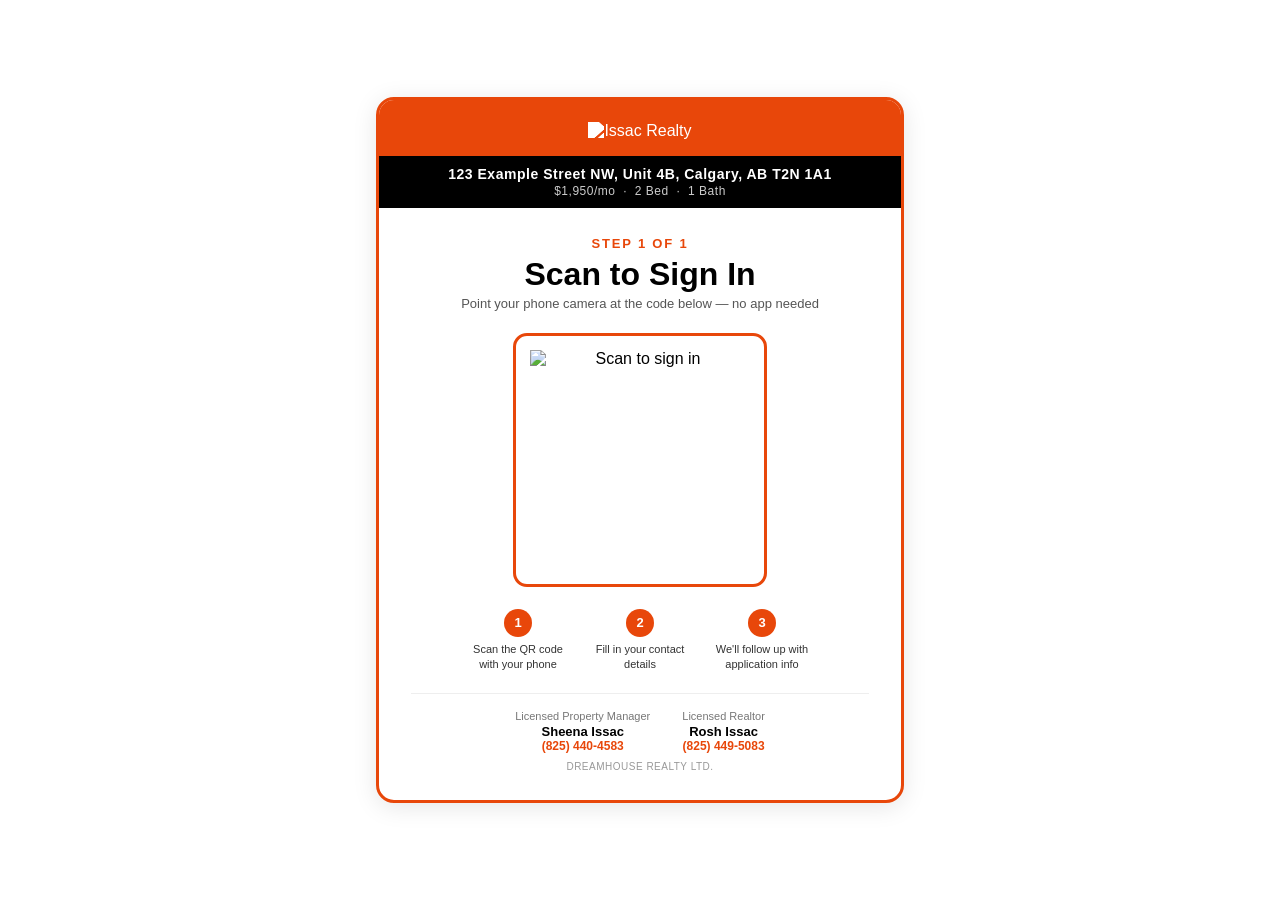
==== rental-signin-card.html @ 83103448 "Add rental viewing sign-in print card" ====
<!DOCTYPE html>
<html lang="en">
<head>
  <meta charset="UTF-8">
  <meta name="viewport" content="width=device-width, initial-scale=1.0">
  <title>Rental Viewing — Sign In</title>
  <style>
    /* ── Print optimised: half-letter (5.5" × 8.5") landscape or full letter portrait ── */
    @page {
      size: letter portrait;
      margin: 0.5in;
    }

    * { box-sizing: border-box; margin: 0; padding: 0; }

    body {
      font-family: -apple-system, 'Helvetica Neue', Arial, sans-serif;
      background: #fff;
      color: #000;
      display: flex;
      justify-content: center;
      align-items: center;
      min-height: 100vh;
    }

    .card {
      width: 5.5in;
      border: 3px solid #E8470A;
      border-radius: 18px;
      overflow: hidden;
      text-align: center;
      box-shadow: 0 4px 24px rgba(0,0,0,0.10);
      background: #fff;
    }

    /* ── Orange header bar ── */
    .header {
      background: #E8470A;
      padding: 22px 24px 16px;
    }

    .header img.logo {
      height: 52px;
      object-fit: contain;
      filter: brightness(0) invert(1);
    }

    /* ── Property line ── */
    .property-bar {
      background: #000;
      color: #fff;
      padding: 10px 20px;
      font-size: 13px;
      letter-spacing: 0.04em;
    }

    .property-bar .address { font-weight: 700; font-size: 14px; }
    .property-bar .details { margin-top: 2px; opacity: 0.80; font-size: 12px; }

    /* ── Body ── */
    .body {
      padding: 28px 32px 24px;
    }

    .scan-label {
      font-size: 13px;
      font-weight: 600;
      letter-spacing: 0.14em;
      text-transform: uppercase;
      color: #E8470A;
      margin-bottom: 6px;
    }

    h1 {
      font-size: 32px;
      font-weight: 800;
      color: #000;
      line-height: 1.1;
      margin-bottom: 4px;
    }

    .subtitle {
      font-size: 13px;
      color: #555;
      margin-bottom: 22px;
    }

    /* ── QR code ── */
    .qr-wrap {
      display: inline-block;
      border: 3px solid #E8470A;
      border-radius: 14px;
      padding: 14px;
      margin-bottom: 22px;
      background: #fff;
    }

    .qr-wrap img {
      width: 220px;
      height: 220px;
      display: block;
    }

    /* ── Steps ── */
    .steps {
      display: flex;
      justify-content: center;
      gap: 12px;
      margin-bottom: 22px;
      flex-wrap: wrap;
    }

    .step {
      display: flex;
      flex-direction: column;
      align-items: center;
      gap: 5px;
      max-width: 110px;
    }

    .step-num {
      width: 28px;
      height: 28px;
      border-radius: 50%;
      background: #E8470A;
      color: #fff;
      font-size: 13px;
      font-weight: 700;
      display: flex;
      align-items: center;
      justify-content: center;
    }

    .step-text {
      font-size: 11px;
      color: #333;
      text-align: center;
      line-height: 1.35;
    }

    /* ── Divider ── */
    .divider {
      border: none;
      border-top: 1px solid #eee;
      margin: 0 0 16px;
    }

    /* ── Agent footer ── */
    .agents {
      display: flex;
      justify-content: center;
      gap: 32px;
      font-size: 12px;
      color: #444;
      margin-bottom: 8px;
    }

    .agent-name { font-weight: 700; font-size: 13px; color: #000; }
    .agent-title { color: #777; font-size: 11px; margin-bottom: 2px; }
    .agent-phone { color: #E8470A; font-weight: 600; }

    .brokerage {
      font-size: 10px;
      color: #999;
      letter-spacing: 0.05em;
      text-transform: uppercase;
      padding-bottom: 4px;
    }

    /* ── Print: hide browser chrome ── */
    @media print {
      body { min-height: unset; }
      .card { box-shadow: none; }
    }
  </style>
</head>
<body>

<div class="card">

  <!-- Header -->
  <div class="header">
    <img class="logo"
         src="https://raw.githubusercontent.com/roshaissac/design-frameworks/main/assets/IssacRealty%20logo%20for%20headers.png"
         alt="Issac Realty">
  </div>

  <!-- Property bar -->
  <div class="property-bar">
    <div class="address">123 Example Street NW, Unit 4B, Calgary, AB T2N 1A1</div>
    <div class="details">$1,950/mo &nbsp;·&nbsp; 2 Bed &nbsp;·&nbsp; 1 Bath</div>
  </div>

  <!-- Body -->
  <div class="body">

    <div class="scan-label">Step 1 of 1</div>
    <h1>Scan to Sign In</h1>
    <p class="subtitle">Point your phone camera at the code below — no app needed</p>

    <!-- QR Code -->
    <div class="qr-wrap">
      <img src="https://raw.githubusercontent.com/roshaissac/design-frameworks/main/assets/rental-signin-qr.png"
           alt="Scan to sign in">
    </div>

    <!-- Steps -->
    <div class="steps">
      <div class="step">
        <div class="step-num">1</div>
        <div class="step-text">Scan the QR code with your phone</div>
      </div>
      <div class="step">
        <div class="step-num">2</div>
        <div class="step-text">Fill in your contact details</div>
      </div>
      <div class="step">
        <div class="step-num">3</div>
        <div class="step-text">We'll follow up with application info</div>
      </div>
    </div>

    <hr class="divider">

    <!-- Agents -->
    <div class="agents">
      <div class="agent">
        <div class="agent-title">Licensed Property Manager</div>
        <div class="agent-name">Sheena Issac</div>
        <div class="agent-phone">(825) 440-4583</div>
      </div>
      <div class="agent">
        <div class="agent-title">Licensed Realtor</div>
        <div class="agent-name">Rosh Issac</div>
        <div class="agent-phone">(825) 449-5083</div>
      </div>
    </div>

    <div class="brokerage">Dreamhouse Realty Ltd.</div>

  </div><!-- /body -->

</div><!-- /card -->

</body>
</html>
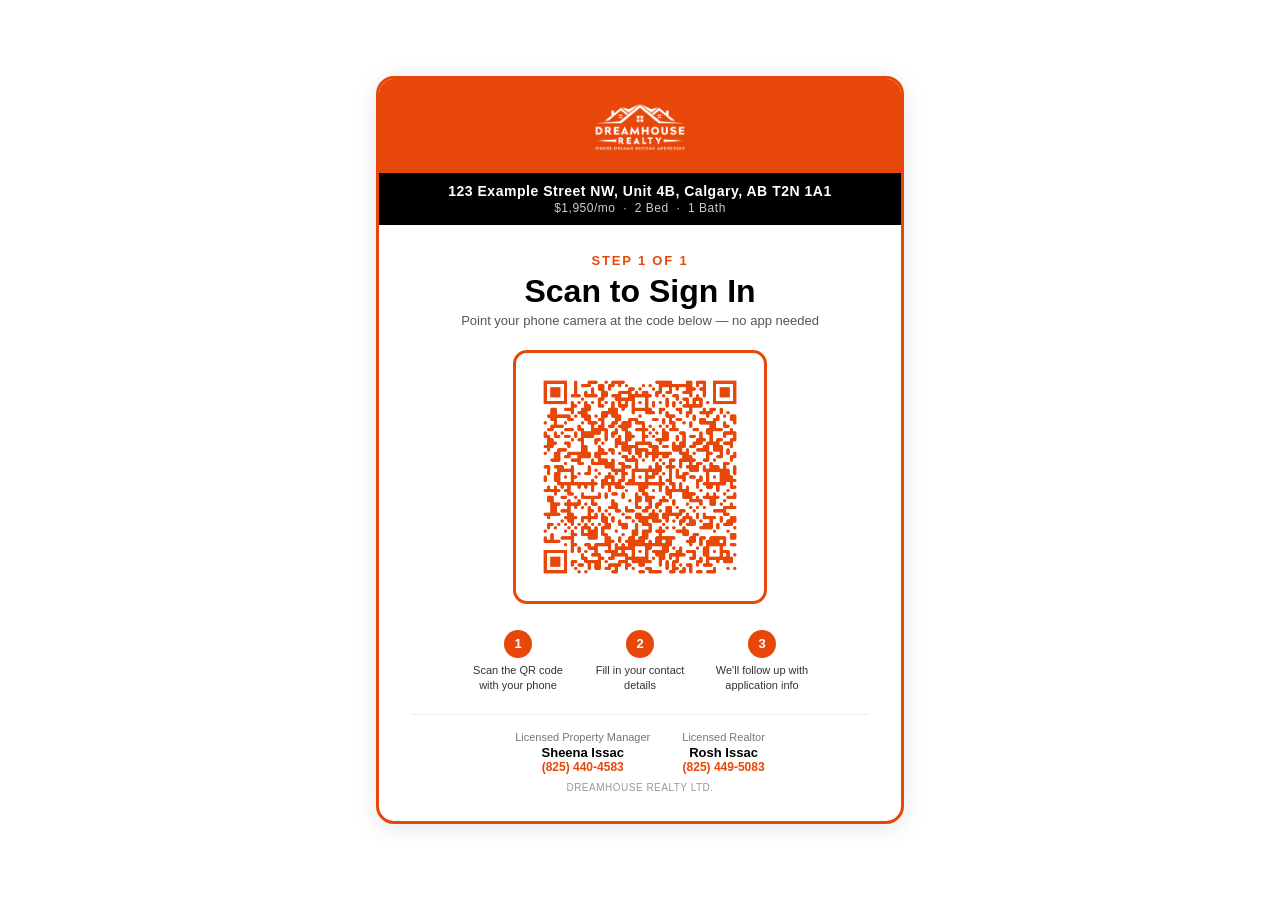
==== commit 4cd89c0c: "Fix image paths to use local repo assets" ====
--- a/rental-signin-card.html
+++ b/rental-signin-card.html
@@ -181,7 +181,7 @@
   <!-- Header -->
   <div class="header">
     <img class="logo"
-         src="https://raw.githubusercontent.com/roshaissac/design-frameworks/main/assets/IssacRealty%20logo%20for%20headers.png"
+         src="dreamhouse-logo.png"
          alt="Issac Realty">
   </div>
 
@@ -200,7 +200,7 @@
 
     <!-- QR Code -->
     <div class="qr-wrap">
-      <img src="https://raw.githubusercontent.com/roshaissac/design-frameworks/main/assets/rental-signin-qr.png"
+      <img src="rental-signin-qr.png"
            alt="Scan to sign in">
     </div>
 
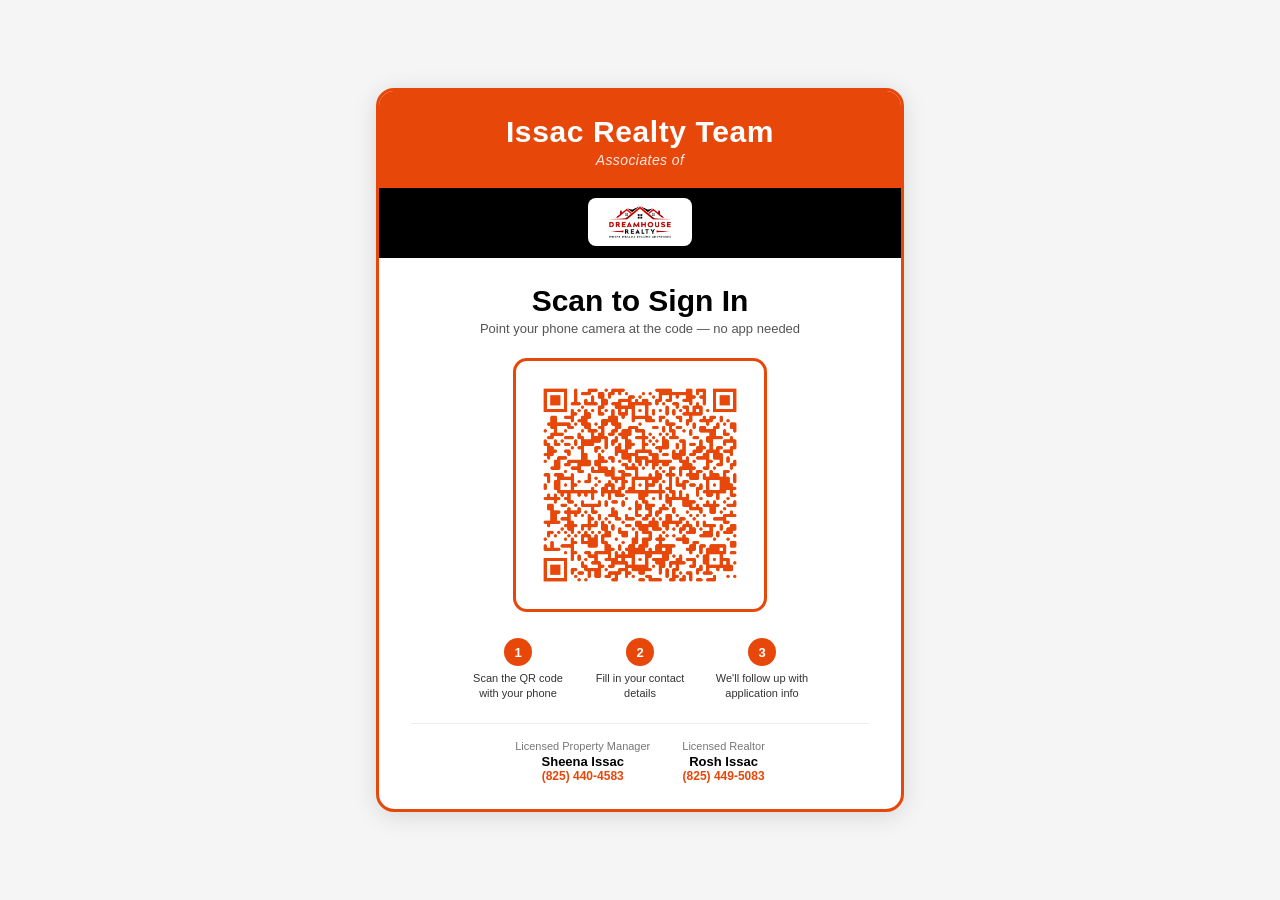
==== commit 694e858b: "Redesign sign-in card: Issac Realty Team header, Dreamhouse logo in black band, remove property deta" ====
--- a/rental-signin-card.html
+++ b/rental-signin-card.html
@@ -5,7 +5,6 @@
   <meta name="viewport" content="width=device-width, initial-scale=1.0">
   <title>Rental Viewing — Sign In</title>
   <style>
-    /* ── Print optimised: half-letter (5.5" × 8.5") landscape or full letter portrait ── */
     @page {
       size: letter portrait;
       margin: 0.5in;
@@ -15,7 +14,7 @@
 
     body {
       font-family: -apple-system, 'Helvetica Neue', Arial, sans-serif;
-      background: #fff;
+      background: #f5f5f5;
       color: #000;
       display: flex;
       justify-content: center;
@@ -29,50 +28,63 @@
       border-radius: 18px;
       overflow: hidden;
       text-align: center;
-      box-shadow: 0 4px 24px rgba(0,0,0,0.10);
+      box-shadow: 0 4px 24px rgba(0,0,0,0.12);
       background: #fff;
     }
 
-    /* ── Orange header bar ── */
+    /* ── Orange header: Issac Realty Team branding ── */
     .header {
       background: #E8470A;
-      padding: 22px 24px 16px;
-    }
-
-    .header img.logo {
-      height: 52px;
+      padding: 24px 24px 20px;
+    }
+
+    .header-team {
+      font-size: 30px;
+      font-weight: 800;
+      color: #fff;
+      letter-spacing: 0.02em;
+      line-height: 1.1;
+    }
+
+    .header-assoc {
+      font-size: 14px;
+      font-style: italic;
+      color: rgba(255,255,255,0.88);
+      margin-top: 4px;
+      font-weight: 400;
+      letter-spacing: 0.03em;
+    }
+
+    /* ── Black band: Dreamhouse logo ── */
+    .brand-bar {
+      background: #000;
+      padding: 10px 0 12px;
+      display: flex;
+      align-items: center;
+      justify-content: center;
+    }
+
+    .brand-bar .logo-pill {
+      background: #fff;
+      border-radius: 8px;
+      padding: 6px 18px;
+      display: inline-flex;
+      align-items: center;
+    }
+
+    .brand-bar .logo-pill img {
+      height: 36px;
       object-fit: contain;
-      filter: brightness(0) invert(1);
-    }
-
-    /* ── Property line ── */
-    .property-bar {
-      background: #000;
-      color: #fff;
-      padding: 10px 20px;
-      font-size: 13px;
-      letter-spacing: 0.04em;
-    }
-
-    .property-bar .address { font-weight: 700; font-size: 14px; }
-    .property-bar .details { margin-top: 2px; opacity: 0.80; font-size: 12px; }
+      display: block;
+    }
 
     /* ── Body ── */
     .body {
-      padding: 28px 32px 24px;
-    }
-
-    .scan-label {
-      font-size: 13px;
-      font-weight: 600;
-      letter-spacing: 0.14em;
-      text-transform: uppercase;
-      color: #E8470A;
-      margin-bottom: 6px;
+      padding: 26px 32px 22px;
     }
 
     h1 {
-      font-size: 32px;
+      font-size: 30px;
       font-weight: 800;
       color: #000;
       line-height: 1.1;
@@ -150,26 +162,15 @@
       display: flex;
       justify-content: center;
       gap: 32px;
-      font-size: 12px;
-      color: #444;
-      margin-bottom: 8px;
-    }
-
-    .agent-name { font-weight: 700; font-size: 13px; color: #000; }
+      margin-bottom: 4px;
+    }
+
     .agent-title { color: #777; font-size: 11px; margin-bottom: 2px; }
-    .agent-phone { color: #E8470A; font-weight: 600; }
-
-    .brokerage {
-      font-size: 10px;
-      color: #999;
-      letter-spacing: 0.05em;
-      text-transform: uppercase;
-      padding-bottom: 4px;
-    }
-
-    /* ── Print: hide browser chrome ── */
+    .agent-name  { font-weight: 700; font-size: 13px; color: #000; }
+    .agent-phone { color: #E8470A; font-weight: 600; font-size: 12px; }
+
     @media print {
-      body { min-height: unset; }
+      body { min-height: unset; background: #fff; }
       .card { box-shadow: none; }
     }
   </style>
@@ -178,30 +179,28 @@
 
 <div class="card">
 
-  <!-- Header -->
+  <!-- Orange header -->
   <div class="header">
-    <img class="logo"
-         src="dreamhouse-logo.png"
-         alt="Issac Realty">
+    <div class="header-team">Issac Realty Team</div>
+    <div class="header-assoc">Associates of</div>
   </div>
 
-  <!-- Property bar -->
-  <div class="property-bar">
-    <div class="address">123 Example Street NW, Unit 4B, Calgary, AB T2N 1A1</div>
-    <div class="details">$1,950/mo &nbsp;·&nbsp; 2 Bed &nbsp;·&nbsp; 1 Bath</div>
+  <!-- Black band with Dreamhouse logo -->
+  <div class="brand-bar">
+    <div class="logo-pill">
+      <img src="dreamhouse-logo.png" alt="Dreamhouse Realty Ltd.">
+    </div>
   </div>
 
   <!-- Body -->
   <div class="body">
 
-    <div class="scan-label">Step 1 of 1</div>
     <h1>Scan to Sign In</h1>
-    <p class="subtitle">Point your phone camera at the code below — no app needed</p>
+    <p class="subtitle">Point your phone camera at the code — no app needed</p>
 
     <!-- QR Code -->
     <div class="qr-wrap">
-      <img src="rental-signin-qr.png"
-           alt="Scan to sign in">
+      <img src="rental-signin-qr.png" alt="Scan to sign in">
     </div>
 
     <!-- Steps -->
@@ -236,8 +235,6 @@
       </div>
     </div>
 
-    <div class="brokerage">Dreamhouse Realty Ltd.</div>
-
   </div><!-- /body -->
 
 </div><!-- /card -->
